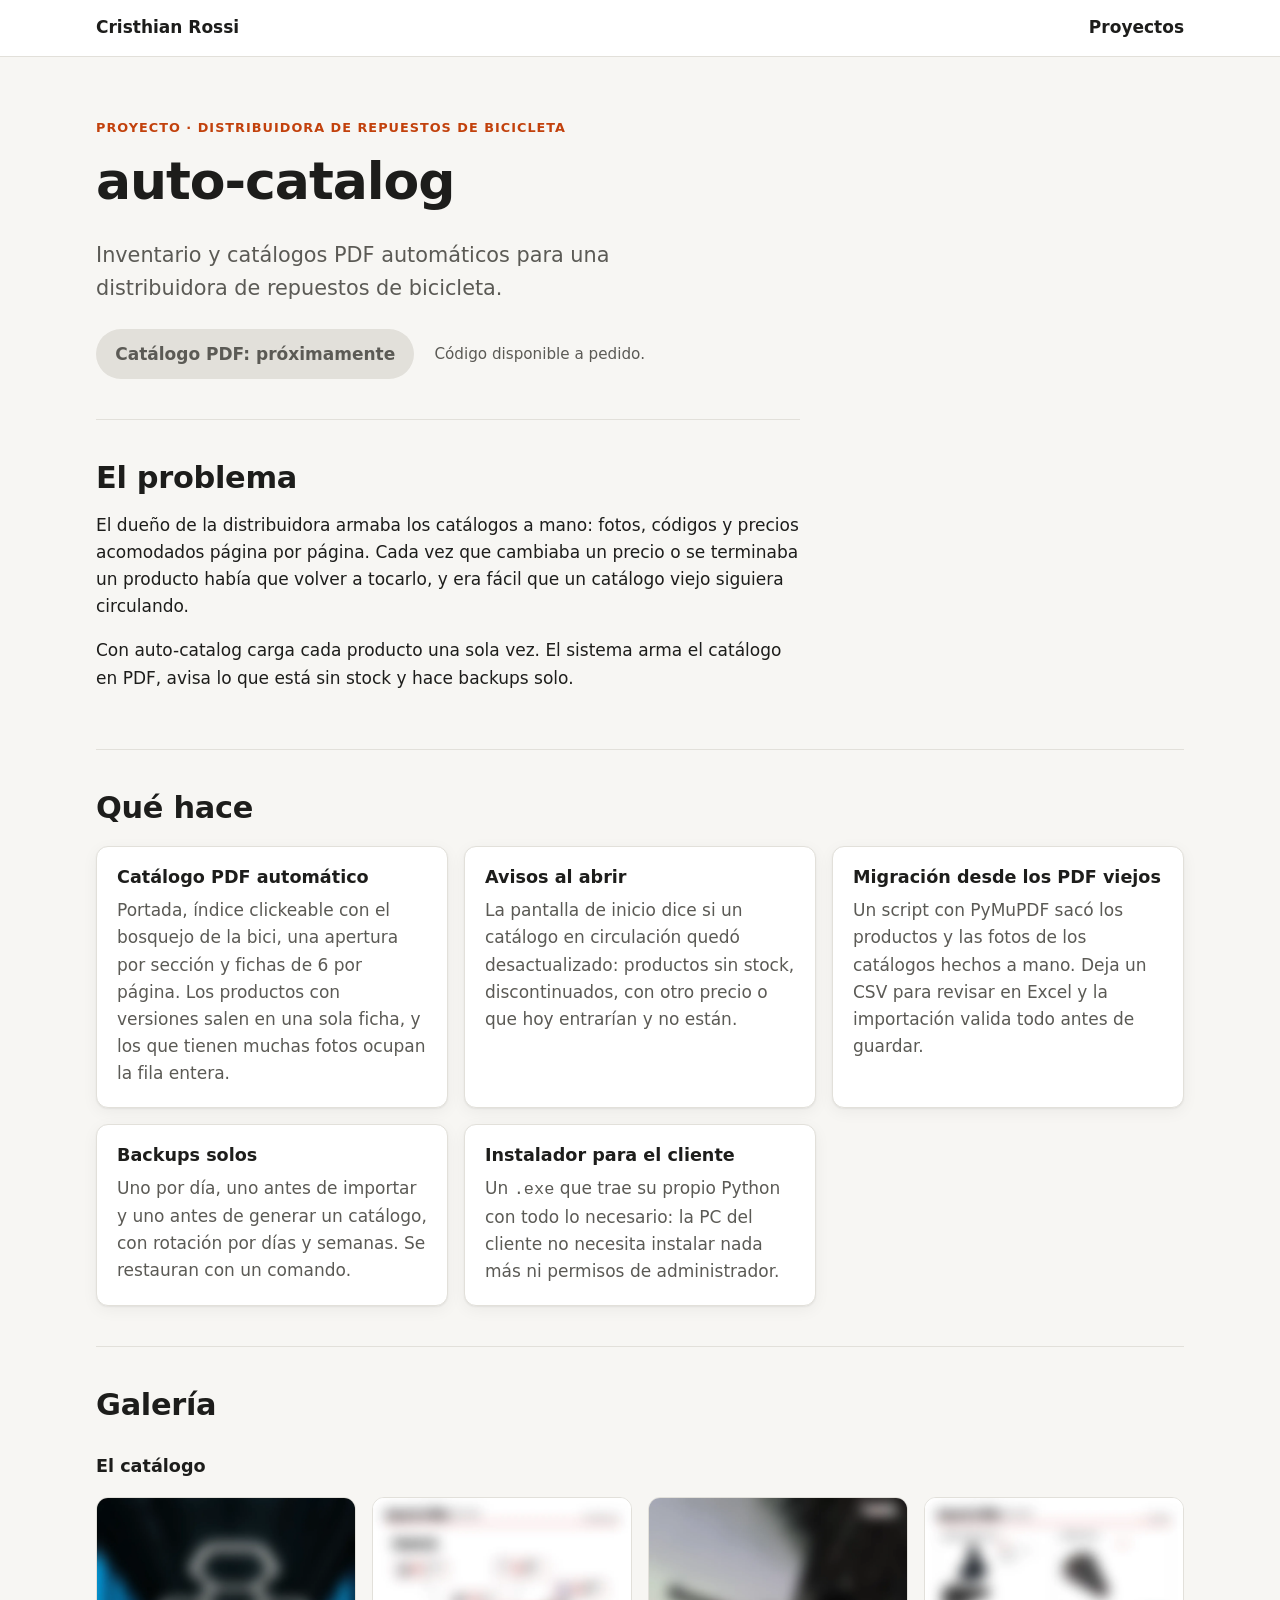
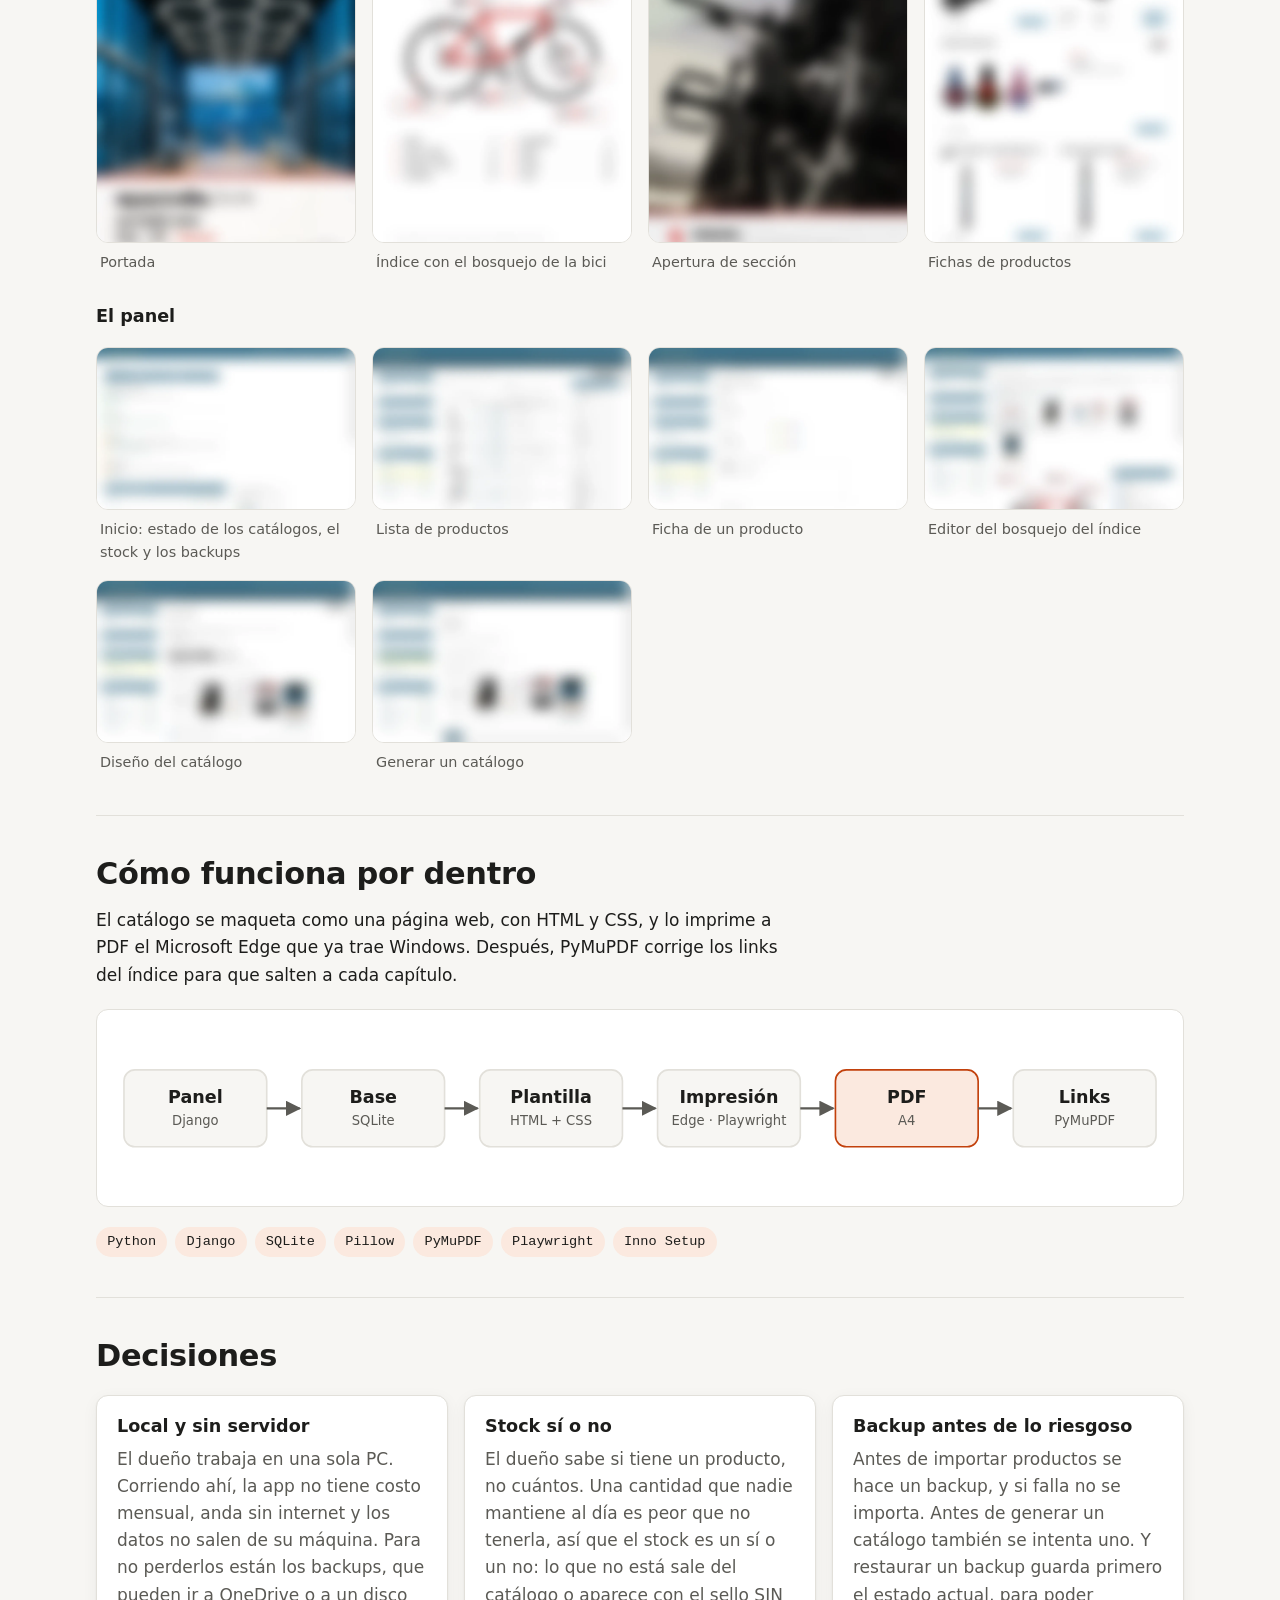
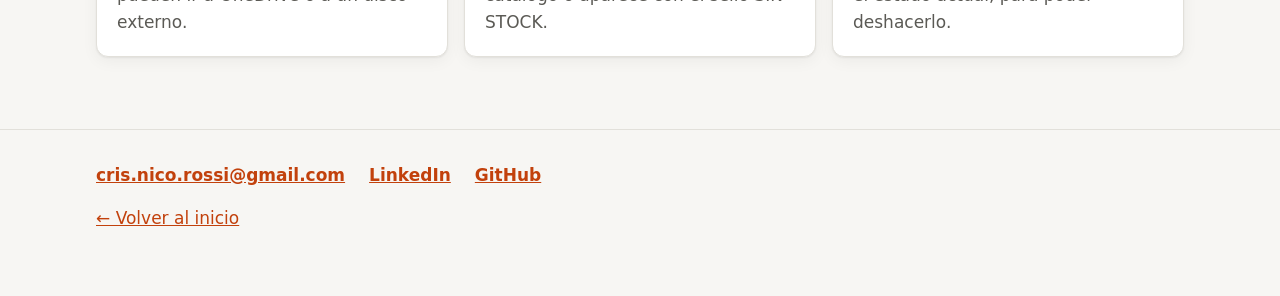
==== auto-catalog/index.html @ 8363f93c "feat: primera versión del portafolio con auto-catalog (datos de prueba)" ====
<!doctype html>
<html lang="es">
<head>
  <meta charset="utf-8">
  <meta name="viewport" content="width=device-width, initial-scale=1">
  <title>auto-catalog — Cristhian Rossi</title>
  <meta name="description" content="Inventario y catálogos PDF automáticos para una distribuidora de repuestos de bicicleta.">
  <link rel="stylesheet" href="../estilos.css">
</head>
<body>
  <nav class="barra">
    <div class="contenedor">
      <a href="../">Cristhian Rossi</a>
      <a href="../#proyectos">Proyectos</a>
    </div>
  </nav>

  <header class="encabezado">
    <div class="contenedor">
      <span class="etiqueta">Proyecto · Distribuidora de repuestos de bicicleta</span>
      <h1>auto-catalog</h1>
      <p class="bajada">Inventario y catálogos PDF automáticos para una distribuidora de repuestos de bicicleta.</p>
      <div class="acciones">
        <span class="boton boton--deshabilitado">Catálogo PDF: próximamente</span>
        <span class="nota">Código disponible a pedido.</span>
      </div>
    </div>
  </header>

  <main class="contenedor">
    <section class="seccion lectura">
      <h2>El problema</h2>
      <p>El dueño de la distribuidora armaba los catálogos a mano: fotos, códigos y precios acomodados página por página. Cada vez que cambiaba un precio o se terminaba un producto había que volver a tocarlo, y era fácil que un catálogo viejo siguiera circulando.</p>
      <p>Con auto-catalog carga cada producto una sola vez. El sistema arma el catálogo en PDF, avisa lo que está sin stock y hace backups solo.</p>
    </section>

    <section class="seccion">
      <h2>Qué hace</h2>
      <div class="tarjetas">
        <article class="tarjeta">
          <h3>Catálogo PDF automático</h3>
          <p>Portada, índice clickeable con el bosquejo de la bici, una apertura por sección y fichas de 6 por página. Los productos con versiones salen en una sola ficha, y los que tienen muchas fotos ocupan la fila entera.</p>
        </article>
        <article class="tarjeta">
          <h3>Avisos al abrir</h3>
          <p>La pantalla de inicio dice si un catálogo en circulación quedó desactualizado: productos sin stock, discontinuados, con otro precio o que hoy entrarían y no están.</p>
        </article>
        <article class="tarjeta">
          <h3>Migración desde los PDF viejos</h3>
          <p>Un script con PyMuPDF sacó los productos y las fotos de los catálogos hechos a mano. Deja un CSV para revisar en Excel y la importación valida todo antes de guardar.</p>
        </article>
        <article class="tarjeta">
          <h3>Backups solos</h3>
          <p>Uno por día, uno antes de importar y uno antes de generar un catálogo, con rotación por días y semanas. Se restauran con un comando.</p>
        </article>
        <article class="tarjeta">
          <h3>Instalador para el cliente</h3>
          <p>Un <code>.exe</code> que trae su propio Python con todo lo necesario: la PC del cliente no necesita instalar nada más ni permisos de administrador.</p>
        </article>
      </div>
    </section>

    <section class="seccion">
      <h2>Galería</h2>
      <h3 class="subtitulo-galeria">El catálogo</h3>
      <ul class="galeria">
        <li><figure>
          <a class="ampliable" href="img/catalogo-portada.webp"><img src="img/catalogo-portada.webp" width="1200" height="1699" loading="lazy" alt="Portada del catálogo con el logo y fotos de productos"></a>
          <figcaption>Portada</figcaption>
        </figure></li>
        <li><figure>
          <a class="ampliable" href="img/catalogo-indice.webp"><img src="img/catalogo-indice.webp" width="1200" height="1699" loading="lazy" alt="Índice del catálogo con el bosquejo de la bici y links a cada sección"></a>
          <figcaption>Índice con el bosquejo de la bici</figcaption>
        </figure></li>
        <li><figure>
          <a class="ampliable" href="img/catalogo-apertura.webp"><img src="img/catalogo-apertura.webp" width="1200" height="1699" loading="lazy" alt="Página de apertura de una sección del catálogo"></a>
          <figcaption>Apertura de sección</figcaption>
        </figure></li>
        <li><figure>
          <a class="ampliable" href="img/catalogo-fichas.webp"><img src="img/catalogo-fichas.webp" width="1200" height="1699" loading="lazy" alt="Página de fichas de productos con fotos, códigos, precios y una ficha ancha"></a>
          <figcaption>Fichas de productos</figcaption>
        </figure></li>
      </ul>

      <h3 class="subtitulo-galeria">El panel</h3>
      <ul class="galeria">
        <li class="ancha"><figure>
          <a class="ampliable" href="img/panel-inicio.webp"><img src="img/panel-inicio.webp" width="1200" height="750" loading="lazy" alt="Pantalla de inicio del panel con el estado de los catálogos en circulación, el stock y los backups"></a>
          <figcaption>Inicio: estado de los catálogos, el stock y los backups</figcaption>
        </figure></li>
        <li class="ancha"><figure>
          <a class="ampliable" href="img/panel-productos.webp"><img src="img/panel-productos.webp" width="1200" height="750" loading="lazy" alt="Lista de productos del inventario con filtros"></a>
          <figcaption>Lista de productos</figcaption>
        </figure></li>
        <li class="ancha"><figure>
          <a class="ampliable" href="img/panel-producto.webp"><img src="img/panel-producto.webp" width="1200" height="750" loading="lazy" alt="Formulario de un producto con el código, el nombre, la marca, el tipo de pieza y las viñetas"></a>
          <figcaption>Ficha de un producto</figcaption>
        </figure></li>
        <li class="ancha"><figure>
          <a class="ampliable" href="img/panel-bosquejo.webp"><img src="img/panel-bosquejo.webp" width="1200" height="750" loading="lazy" alt="Editor del bosquejo del índice con las etiquetas de cada sección sobre el dibujo de la bici"></a>
          <figcaption>Editor del bosquejo del índice</figcaption>
        </figure></li>
        <li class="ancha"><figure>
          <a class="ampliable" href="img/panel-diseno.webp"><img src="img/panel-diseno.webp" width="1200" height="750" loading="lazy" alt="Pantalla de diseño del catálogo con el logo, la portada y las imágenes de cada sección"></a>
          <figcaption>Diseño del catálogo</figcaption>
        </figure></li>
        <li class="ancha"><figure>
          <a class="ampliable" href="img/panel-generar.webp"><img src="img/panel-generar.webp" width="1200" height="750" loading="lazy" alt="Formulario para generar un catálogo completo o de novedades"></a>
          <figcaption>Generar un catálogo</figcaption>
        </figure></li>
      </ul>
    </section>

    <section class="seccion">
      <h2>Cómo funciona por dentro</h2>
      <p class="lectura">El catálogo se maqueta como una página web, con HTML y CSS, y lo imprime a PDF el Microsoft Edge que ya trae Windows. Después, PyMuPDF corrige los links del índice para que salten a cada capítulo.</p>
      <div class="diagrama">
        <svg class="horizontal" viewBox="0 0 960 150" width="100%" role="img"
             aria-label="Del panel Django a la base SQLite, a la plantilla HTML, a la impresión con Edge y Playwright, al PDF, y PyMuPDF arregla los links">
          <defs>
            <marker id="flecha-h" viewBox="0 0 10 10" refX="9" refY="5" markerWidth="7" markerHeight="7" orient="auto">
              <path class="punta" d="M0 0 L10 5 L0 10 z"/>
            </marker>
          </defs>
          <g>
            <rect class="caja" x="10" y="40" width="130" height="70" rx="10"/>
            <text class="titulo" x="75" y="70" text-anchor="middle">Panel</text>
            <text class="detalle" x="75" y="90" text-anchor="middle">Django</text>
          </g>
          <g>
            <rect class="caja" x="172" y="40" width="130" height="70" rx="10"/>
            <text class="titulo" x="237" y="70" text-anchor="middle">Base</text>
            <text class="detalle" x="237" y="90" text-anchor="middle">SQLite</text>
          </g>
          <g>
            <rect class="caja" x="334" y="40" width="130" height="70" rx="10"/>
            <text class="titulo" x="399" y="70" text-anchor="middle">Plantilla</text>
            <text class="detalle" x="399" y="90" text-anchor="middle">HTML + CSS</text>
          </g>
          <g>
            <rect class="caja" x="496" y="40" width="130" height="70" rx="10"/>
            <text class="titulo" x="561" y="70" text-anchor="middle">Impresión</text>
            <text class="detalle" x="561" y="90" text-anchor="middle">Edge · Playwright</text>
          </g>
          <g>
            <rect class="caja caja--acento" x="658" y="40" width="130" height="70" rx="10"/>
            <text class="titulo" x="723" y="70" text-anchor="middle">PDF</text>
            <text class="detalle" x="723" y="90" text-anchor="middle">A4</text>
          </g>
          <g>
            <rect class="caja" x="820" y="40" width="130" height="70" rx="10"/>
            <text class="titulo" x="885" y="70" text-anchor="middle">Links</text>
            <text class="detalle" x="885" y="90" text-anchor="middle">PyMuPDF</text>
          </g>
          <path class="flecha" d="M140 75 H170" marker-end="url(#flecha-h)"/>
          <path class="flecha" d="M302 75 H332" marker-end="url(#flecha-h)"/>
          <path class="flecha" d="M464 75 H494" marker-end="url(#flecha-h)"/>
          <path class="flecha" d="M626 75 H656" marker-end="url(#flecha-h)"/>
          <path class="flecha" d="M788 75 H818" marker-end="url(#flecha-h)"/>
        </svg>
        <svg class="vertical" viewBox="0 0 260 564" width="100%" role="img"
             aria-label="Del panel Django a la base SQLite, a la plantilla HTML, a la impresión con Edge y Playwright, al PDF, y PyMuPDF arregla los links">
          <defs>
            <marker id="flecha-v" viewBox="0 0 10 10" refX="9" refY="5" markerWidth="7" markerHeight="7" orient="auto">
              <path class="punta" d="M0 0 L10 5 L0 10 z"/>
            </marker>
          </defs>
          <rect class="caja" x="40" y="10" width="180" height="64" rx="10"/>
          <text class="titulo" x="130" y="38" text-anchor="middle">Panel</text>
          <text class="detalle" x="130" y="58" text-anchor="middle">Django</text>
          <rect class="caja" x="40" y="106" width="180" height="64" rx="10"/>
          <text class="titulo" x="130" y="134" text-anchor="middle">Base</text>
          <text class="detalle" x="130" y="154" text-anchor="middle">SQLite</text>
          <rect class="caja" x="40" y="202" width="180" height="64" rx="10"/>
          <text class="titulo" x="130" y="230" text-anchor="middle">Plantilla</text>
          <text class="detalle" x="130" y="250" text-anchor="middle">HTML + CSS</text>
          <rect class="caja" x="40" y="298" width="180" height="64" rx="10"/>
          <text class="titulo" x="130" y="326" text-anchor="middle">Impresión</text>
          <text class="detalle" x="130" y="346" text-anchor="middle">Edge · Playwright</text>
          <rect class="caja caja--acento" x="40" y="394" width="180" height="64" rx="10"/>
          <text class="titulo" x="130" y="422" text-anchor="middle">PDF</text>
          <text class="detalle" x="130" y="442" text-anchor="middle">A4</text>
          <rect class="caja" x="40" y="490" width="180" height="64" rx="10"/>
          <text class="titulo" x="130" y="518" text-anchor="middle">Links</text>
          <text class="detalle" x="130" y="538" text-anchor="middle">PyMuPDF</text>
          <path class="flecha" d="M130 74 V104" marker-end="url(#flecha-v)"/>
          <path class="flecha" d="M130 170 V200" marker-end="url(#flecha-v)"/>
          <path class="flecha" d="M130 266 V296" marker-end="url(#flecha-v)"/>
          <path class="flecha" d="M130 362 V392" marker-end="url(#flecha-v)"/>
          <path class="flecha" d="M130 458 V488" marker-end="url(#flecha-v)"/>
        </svg>
      </div>
      <ul class="tecnologias" aria-label="Tecnologías">
        <li>Python</li>
        <li>Django</li>
        <li>SQLite</li>
        <li>Pillow</li>
        <li>PyMuPDF</li>
        <li>Playwright</li>
        <li>Inno Setup</li>
      </ul>
    </section>

    <section class="seccion">
      <h2>Decisiones</h2>
      <div class="tarjetas">
        <article class="tarjeta">
          <h3>Local y sin servidor</h3>
          <p>El dueño trabaja en una sola PC. Corriendo ahí, la app no tiene costo mensual, anda sin internet y los datos no salen de su máquina. Para no perderlos están los backups, que pueden ir a OneDrive o a un disco externo.</p>
        </article>
        <article class="tarjeta">
          <h3>Stock sí o no</h3>
          <p>El dueño sabe si tiene un producto, no cuántos. Una cantidad que nadie mantiene al día es peor que no tenerla, así que el stock es un sí o un no: lo que no está sale del catálogo o aparece con el sello SIN STOCK.</p>
        </article>
        <article class="tarjeta">
          <h3>Backup antes de lo riesgoso</h3>
          <p>Antes de importar productos se hace un backup, y si falla no se importa. Antes de generar un catálogo también se intenta uno. Y restaurar un backup guarda primero el estado actual, para poder deshacerlo.</p>
        </article>
      </div>
    </section>
  </main>

  <footer class="pie">
    <div class="contenedor">
      <ul class="contacto">
        <li><a href="mailto:cris.nico.rossi@gmail.com">cris.nico.rossi@gmail.com</a></li>
        <li><a href="https://www.linkedin.com/in/cristhian-rossi/">LinkedIn</a></li>
        <li><a href="https://github.com/CNR0551">GitHub</a></li>
      </ul>
      <p><a href="../">← Volver al inicio</a></p>
    </div>
  </footer>

  <dialog class="visor" aria-label="Imagen ampliada">
    <img src="data:," alt="Imagen ampliada">
    <button type="button">Cerrar</button>
  </dialog>
  <script>
    // Galería: al tocar una imagen se amplía; sin JavaScript, el link abre la imagen sola.
    const visor = document.querySelector(".visor");
    const imagen = visor.querySelector("img");
    document.querySelectorAll(".ampliable").forEach((link) => {
      link.addEventListener("click", (evento) => {
        evento.preventDefault();
        const miniatura = link.querySelector("img");
        imagen.src = link.href;
        imagen.alt = miniatura ? miniatura.alt : "";
        visor.showModal();
      });
    });
    visor.querySelector("button").addEventListener("click", () => visor.close());
    visor.addEventListener("click", (evento) => {
      if (evento.target === visor) visor.close();
    });
  </script>
</body>
</html>
---- estilos.css ----
/* Portafolio de Cristhian Rossi: un solo CSS para todas las páginas. */

:root {
  color-scheme: light dark;
  --fondo: #f7f6f3;
  --superficie: #ffffff;
  --texto: #1d1d1b;
  --texto-suave: #5b5a55;
  --borde: #e2e0da;
  --acento: #c2410c;
  --acento-texto: #ffffff;
  --acento-suave: #fbe9df;
  --sombra: 0 1px 2px rgb(0 0 0 / 0.06), 0 4px 16px rgb(0 0 0 / 0.05);
  --radio: 12px;
  --fuente: system-ui, -apple-system, "Segoe UI", Roboto, sans-serif;
  --mono: ui-monospace, "Cascadia Code", Consolas, monospace;
}

@media (prefers-color-scheme: dark) {
  :root {
    --fondo: #141413;
    --superficie: #1e1e1c;
    --texto: #ecebe6;
    --texto-suave: #a7a59e;
    --borde: #34332f;
    --acento: #fb923c;
    --acento-texto: #1a0d05;
    --acento-suave: #3a2213;
    --sombra: 0 1px 2px rgb(0 0 0 / 0.4);
  }
}

* { box-sizing: border-box; }

html { -webkit-text-size-adjust: 100%; }

body {
  margin: 0;
  background: var(--fondo);
  color: var(--texto);
  font-family: var(--fuente);
  font-size: 1.0625rem;
  line-height: 1.6;
}

img, svg { max-width: 100%; height: auto; display: block; }

a { color: var(--acento); }

h1, h2, h3 { line-height: 1.2; overflow-wrap: anywhere; margin: 0 0 0.5em; }
h1 { font-size: clamp(2rem, 6vw, 3.25rem); letter-spacing: -0.02em; }
h2 { font-size: clamp(1.4rem, 3.5vw, 1.9rem); letter-spacing: -0.01em; }
h3 { font-size: 1.1rem; }
p { margin: 0 0 1em; }

.contenedor {
  max-width: 72rem;
  margin: 0 auto;
  padding-inline: 16px;
}

@media (min-width: 700px) {
  .contenedor { padding-inline: 32px; }
}

.lectura { max-width: 44rem; }

/* Barra de arriba */
.barra {
  border-bottom: 1px solid var(--borde);
  background: var(--superficie);
}
.barra .contenedor {
  display: flex;
  align-items: center;
  justify-content: space-between;
  gap: 1rem;
  min-height: 3.5rem;
}
.barra a { color: var(--texto); text-decoration: none; font-weight: 600; }
.barra a:hover { color: var(--acento); }

/* Encabezado */
.encabezado { padding: 3.5rem 0 2.5rem; }
.encabezado .bajada {
  font-size: clamp(1.1rem, 2.5vw, 1.3rem);
  color: var(--texto-suave);
  max-width: 40rem;
}
.etiqueta {
  display: inline-block;
  font-size: 0.8rem;
  font-weight: 600;
  text-transform: uppercase;
  letter-spacing: 0.08em;
  color: var(--acento);
  margin-bottom: 0.75rem;
}
.acciones {
  display: flex;
  flex-wrap: wrap;
  align-items: center;
  gap: 0.75rem 1.25rem;
  margin-top: 1.5rem;
}
.nota { color: var(--texto-suave); font-size: 0.95rem; }

.boton {
  display: inline-block;
  padding: 0.7rem 1.2rem;
  border-radius: 999px;
  background: var(--acento);
  color: var(--acento-texto);
  font-weight: 600;
  text-decoration: none;
}
.boton:hover { filter: brightness(1.08); }
.boton--deshabilitado {
  background: var(--borde);
  color: var(--texto-suave);
  cursor: default;
}
.boton--deshabilitado:hover { filter: none; }

/* Secciones */
.seccion { padding: 2.5rem 0; border-top: 1px solid var(--borde); }

/* Tarjetas */
.tarjetas {
  display: grid;
  grid-template-columns: repeat(auto-fill, minmax(min(100%, 17rem), 1fr));
  gap: 1rem;
  margin-top: 1.25rem;
}
.tarjeta {
  background: var(--superficie);
  border: 1px solid var(--borde);
  border-radius: var(--radio);
  padding: 1.25rem;
  box-shadow: var(--sombra);
}
.tarjeta p:last-child { margin-bottom: 0; }
.tarjeta p { color: var(--texto-suave); }

/* Tarjeta de proyecto (inicio) */
.proyecto {
  display: grid;
  grid-template-columns: 1fr;
  overflow: hidden;
  padding: 0;
  text-decoration: none;
  color: inherit;
}
.proyecto img {
  width: 100%;
  aspect-ratio: 4 / 3;
  object-fit: cover;
  object-position: top;
  border-bottom: 1px solid var(--borde);
}
.proyecto .cuerpo { padding: 1.25rem; }
.proyecto:hover h3 { color: var(--acento); }
.proyecto .ver { color: var(--acento); font-weight: 600; }

/* Galería */
.galeria {
  display: grid;
  grid-template-columns: repeat(auto-fill, minmax(min(100%, 15rem), 1fr));
  gap: 1rem;
  margin: 1.25rem 0 0;
  padding: 0;
  list-style: none;
}
.galeria figure { margin: 0; }
.galeria a {
  display: block;
  border: 1px solid var(--borde);
  border-radius: var(--radio);
  overflow: hidden;
  background: var(--superficie);
}
.galeria img {
  width: 100%;
  aspect-ratio: 3 / 4;
  object-fit: cover;
  object-position: top;
  transition: transform 0.2s;
}
.galeria .ancha img { aspect-ratio: 16 / 10; }
.galeria a:hover img { transform: scale(1.02); }
.galeria figcaption { font-size: 0.9rem; color: var(--texto-suave); padding: 0.5rem 0.25rem 0; }
.subtitulo-galeria { margin-top: 2rem; }

/* Visor de imágenes */
.visor {
  border: none;
  padding: 0;
  background: transparent;
  max-width: min(96vw, 1200px);
  max-height: 96vh;
}
.visor::backdrop { background: rgb(0 0 0 / 0.8); }
.visor img {
  max-height: 90vh;
  max-width: 100%;
  width: auto;
  object-fit: contain;
  border-radius: 8px;
  margin: 0 auto;
}
.visor button {
  display: block;
  margin: 0.5rem auto 0;
  font: inherit;
  color: #fff;
  background: rgb(255 255 255 / 0.15);
  border: none;
  border-radius: 999px;
  padding: 0.4rem 1rem;
  cursor: pointer;
}

/* Diagrama */
.diagrama {
  background: var(--superficie);
  border: 1px solid var(--borde);
  border-radius: var(--radio);
  padding: 1rem;
  margin: 1.25rem 0;
  color: var(--texto);
}
.diagrama .vertical { display: none; }
@media (max-width: 600px) {
  .diagrama .horizontal { display: none; }
  .diagrama .vertical { display: block; max-width: 20rem; margin: 0 auto; }
}

.tecnologias {
  display: flex;
  flex-wrap: wrap;
  gap: 0.5rem;
  margin: 0;
  padding: 0;
  list-style: none;
}
.tecnologias li {
  font-family: var(--mono);
  font-size: 0.85rem;
  padding: 0.25rem 0.7rem;
  border-radius: 999px;
  background: var(--acento-suave);
  color: var(--texto);
}

/* Pie */
.pie {
  border-top: 1px solid var(--borde);
  margin-top: 2rem;
  padding: 2rem 0 3rem;
  color: var(--texto-suave);
}
.contacto {
  display: flex;
  flex-wrap: wrap;
  gap: 0.5rem 1.5rem;
  margin: 0 0 1rem;
  padding: 0;
  list-style: none;
}
.contacto a { font-weight: 600; overflow-wrap: anywhere; }

/* Diagrama en SVG: toma los colores de las variables, así anda en modo oscuro */
.diagrama .caja { fill: var(--fondo); stroke: var(--borde); stroke-width: 1.5; }
.diagrama .caja--acento { fill: var(--acento-suave); stroke: var(--acento); }
.diagrama .flecha { stroke: var(--texto-suave); stroke-width: 2; fill: none; }
.diagrama .punta { fill: var(--texto-suave); }
.diagrama .titulo { fill: var(--texto); font: 600 16px var(--fuente); }
.diagrama .detalle { fill: var(--texto-suave); font: 12px var(--fuente); }
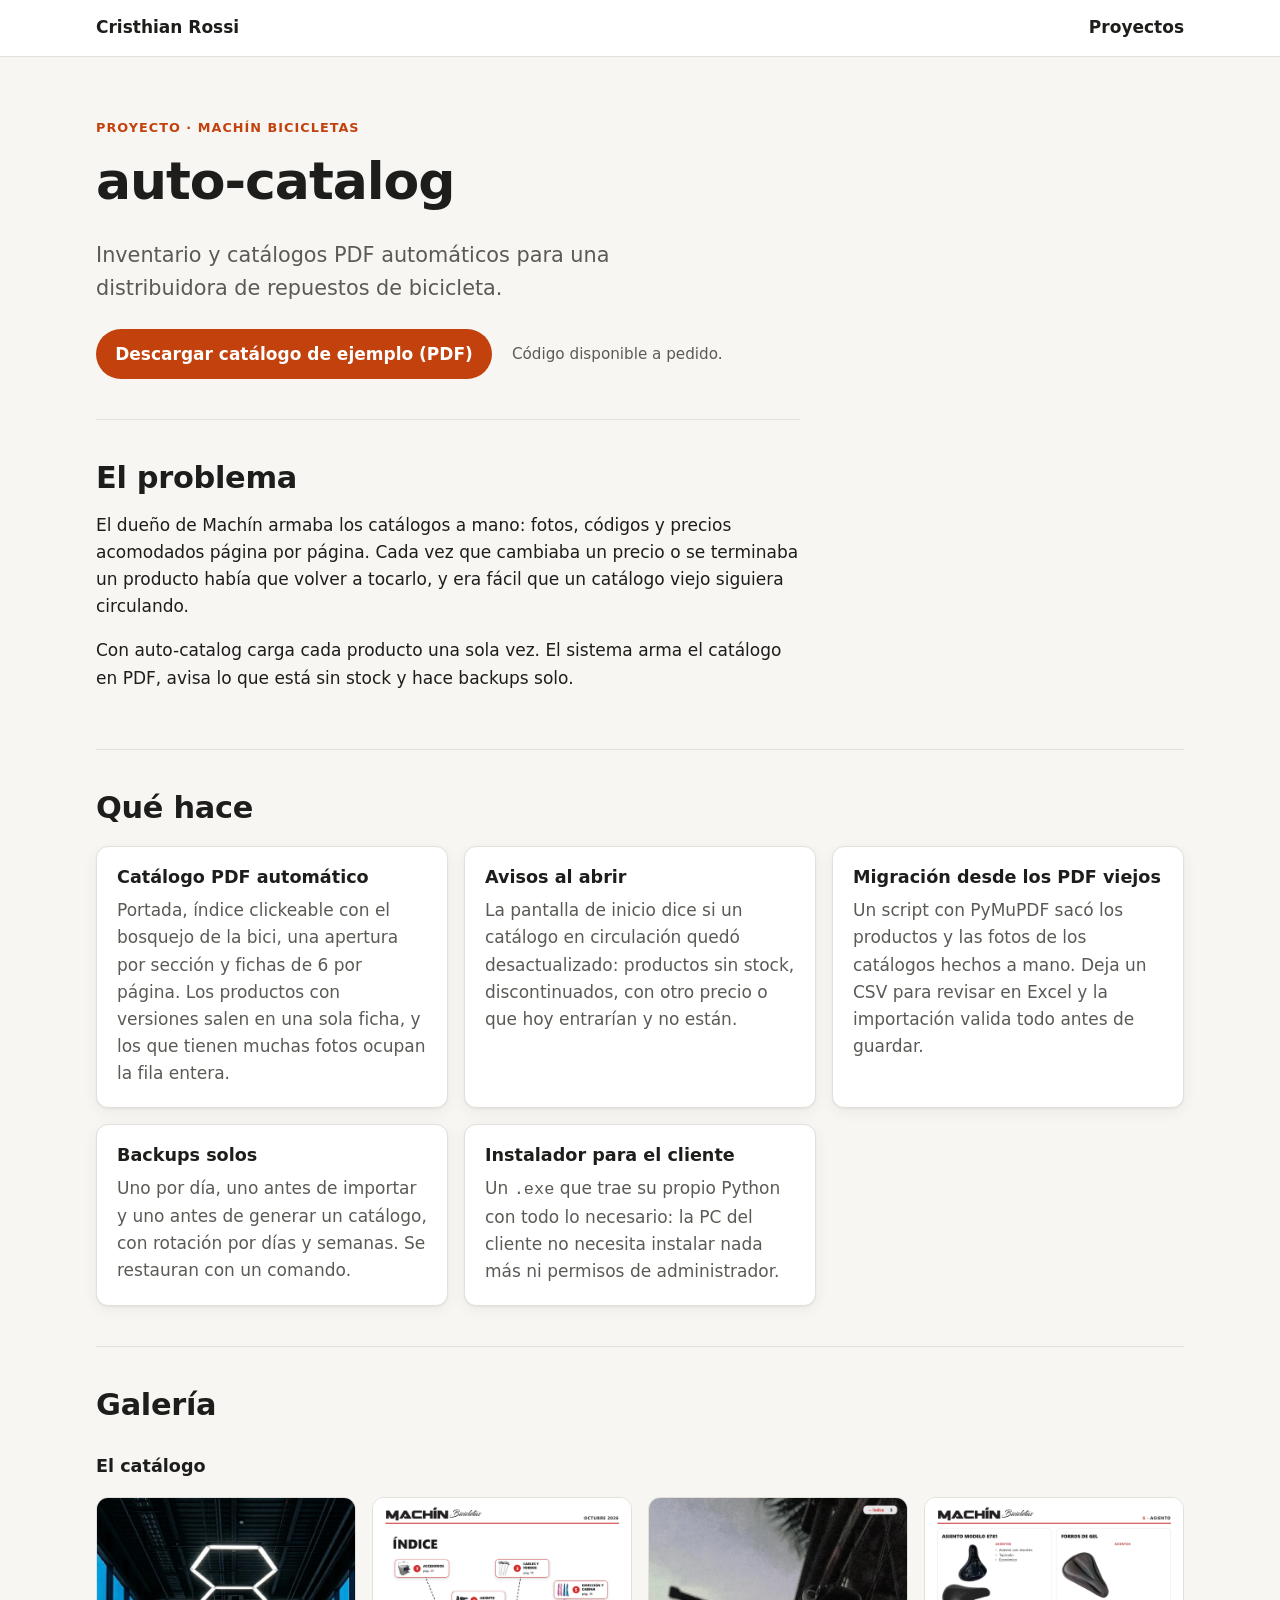
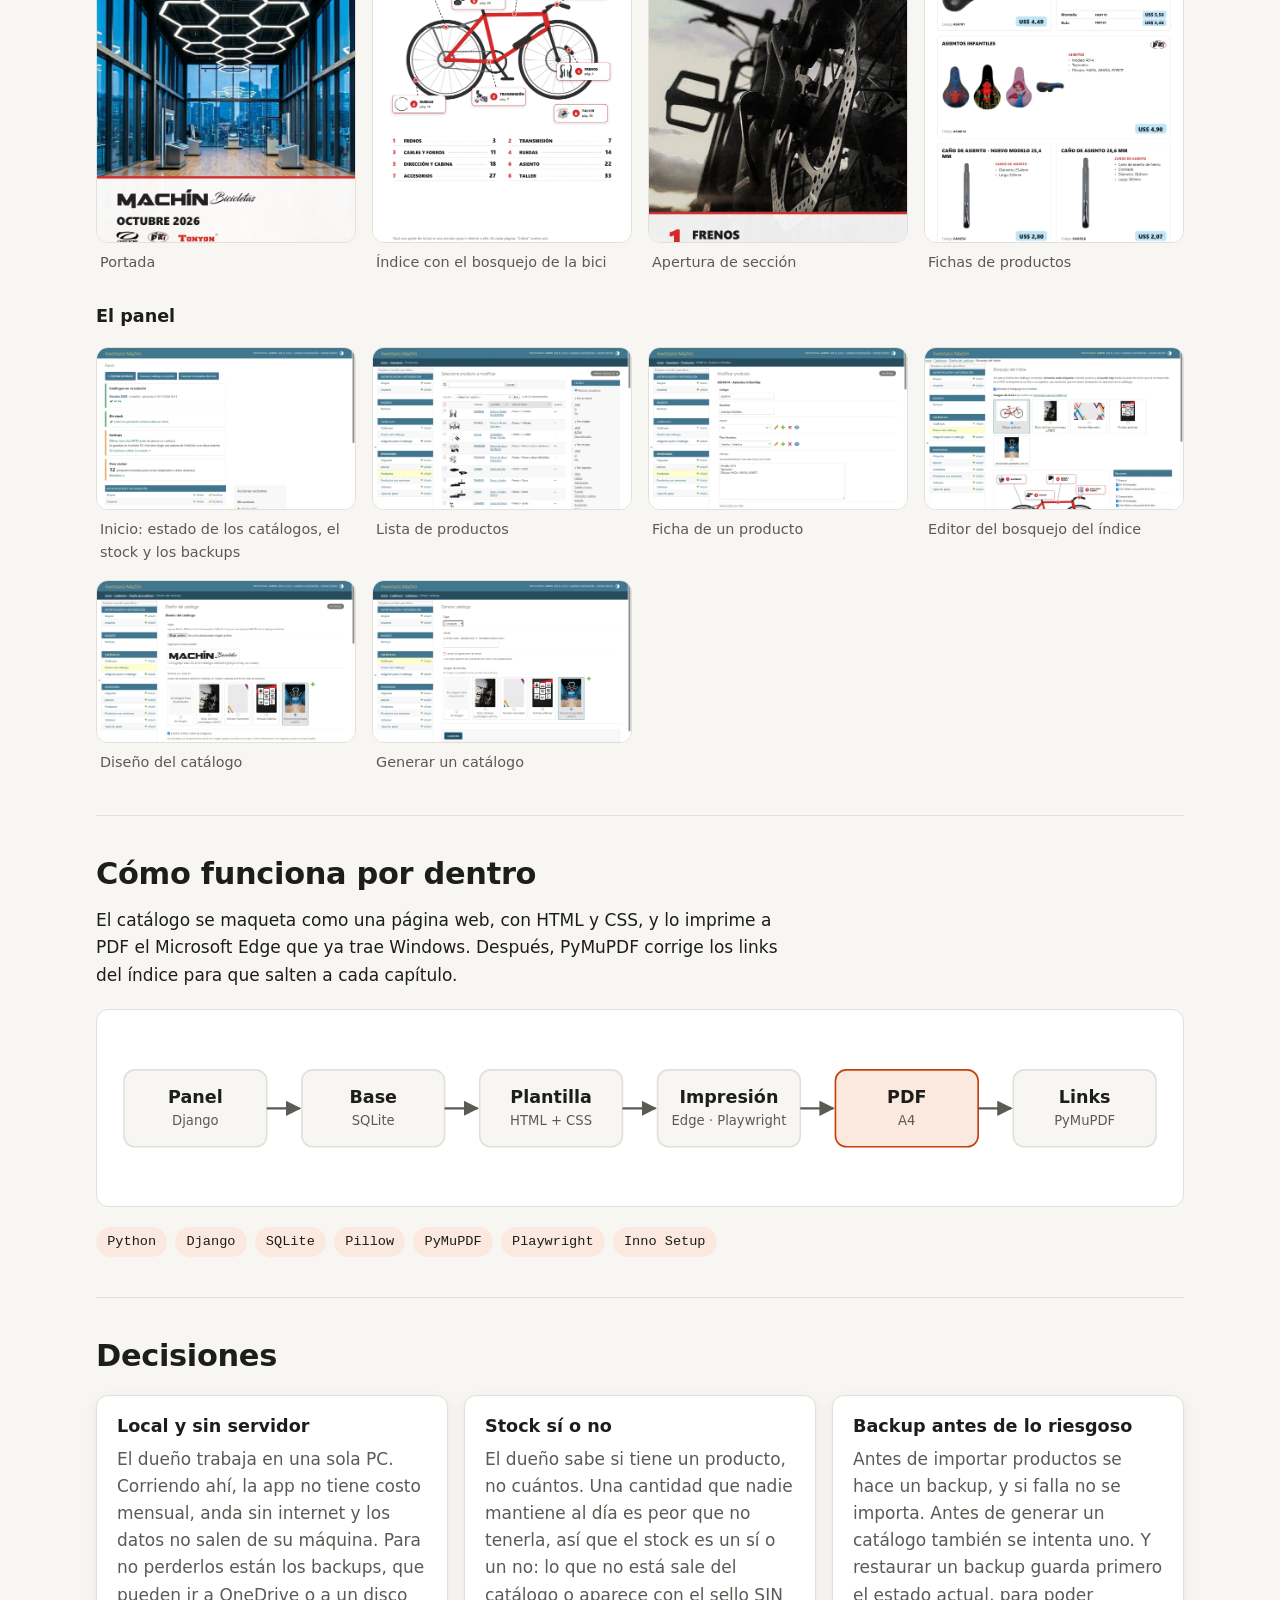
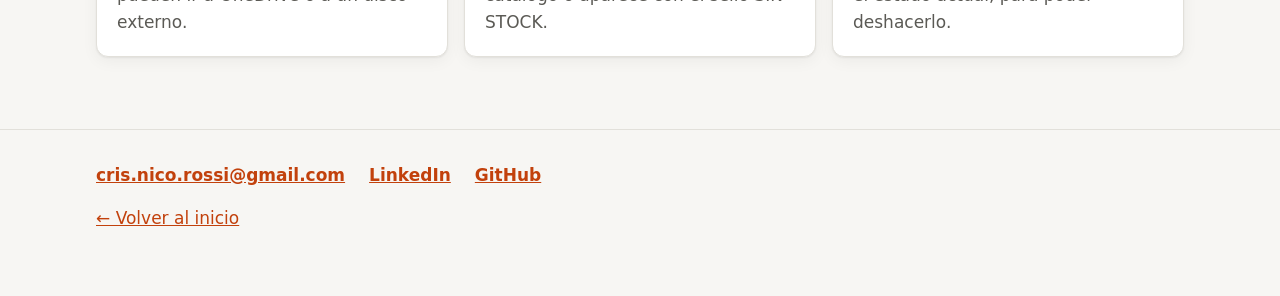
==== commit 51eea8fc: "feat: catálogo real, pdf y nombre del cliente con permiso del dueño" ====
--- a/auto-catalog/index.html
+++ b/auto-catalog/index.html
@@ -17,11 +17,11 @@
 
   <header class="encabezado">
     <div class="contenedor">
-      <span class="etiqueta">Proyecto · Distribuidora de repuestos de bicicleta</span>
+      <span class="etiqueta">Proyecto · Machín Bicicletas</span>
       <h1>auto-catalog</h1>
       <p class="bajada">Inventario y catálogos PDF automáticos para una distribuidora de repuestos de bicicleta.</p>
       <div class="acciones">
-        <span class="boton boton--deshabilitado">Catálogo PDF: próximamente</span>
+        <!-- pdf:inicio --><a class="boton" href="catalogo-machin.pdf" download>Descargar catálogo de ejemplo (PDF)</a><!-- pdf:fin -->
         <span class="nota">Código disponible a pedido.</span>
       </div>
     </div>
@@ -30,7 +30,7 @@
   <main class="contenedor">
     <section class="seccion lectura">
       <h2>El problema</h2>
-      <p>El dueño de la distribuidora armaba los catálogos a mano: fotos, códigos y precios acomodados página por página. Cada vez que cambiaba un precio o se terminaba un producto había que volver a tocarlo, y era fácil que un catálogo viejo siguiera circulando.</p>
+      <p>El dueño de Machín armaba los catálogos a mano: fotos, códigos y precios acomodados página por página. Cada vez que cambiaba un precio o se terminaba un producto había que volver a tocarlo, y era fácil que un catálogo viejo siguiera circulando.</p>
       <p>Con auto-catalog carga cada producto una sola vez. El sistema arma el catálogo en PDF, avisa lo que está sin stock y hace backups solo.</p>
     </section>
 
@@ -65,7 +65,7 @@
       <h3 class="subtitulo-galeria">El catálogo</h3>
       <ul class="galeria">
         <li><figure>
-          <a class="ampliable" href="img/catalogo-portada.webp"><img src="img/catalogo-portada.webp" width="1200" height="1699" loading="lazy" alt="Portada del catálogo con el logo y fotos de productos"></a>
+          <a class="ampliable" href="img/catalogo-portada.webp"><img src="img/catalogo-portada.webp" width="1200" height="1699" loading="lazy" alt="Portada del catálogo de Machín con el logo y fotos de productos"></a>
           <figcaption>Portada</figcaption>
         </figure></li>
         <li><figure>
--- a/estilos.css
+++ b/estilos.css
@@ -201,7 +201,8 @@
 }
 .visor::backdrop { background: rgb(0 0 0 / 0.8); }
 .visor img {
-  max-height: 90vh;
+  /* Deja lugar para el botón Cerrar: si no, en un celular apaisado el visor se corta */
+  max-height: calc(90vh - 3rem);
   max-width: 100%;
   width: auto;
   object-fit: contain;
